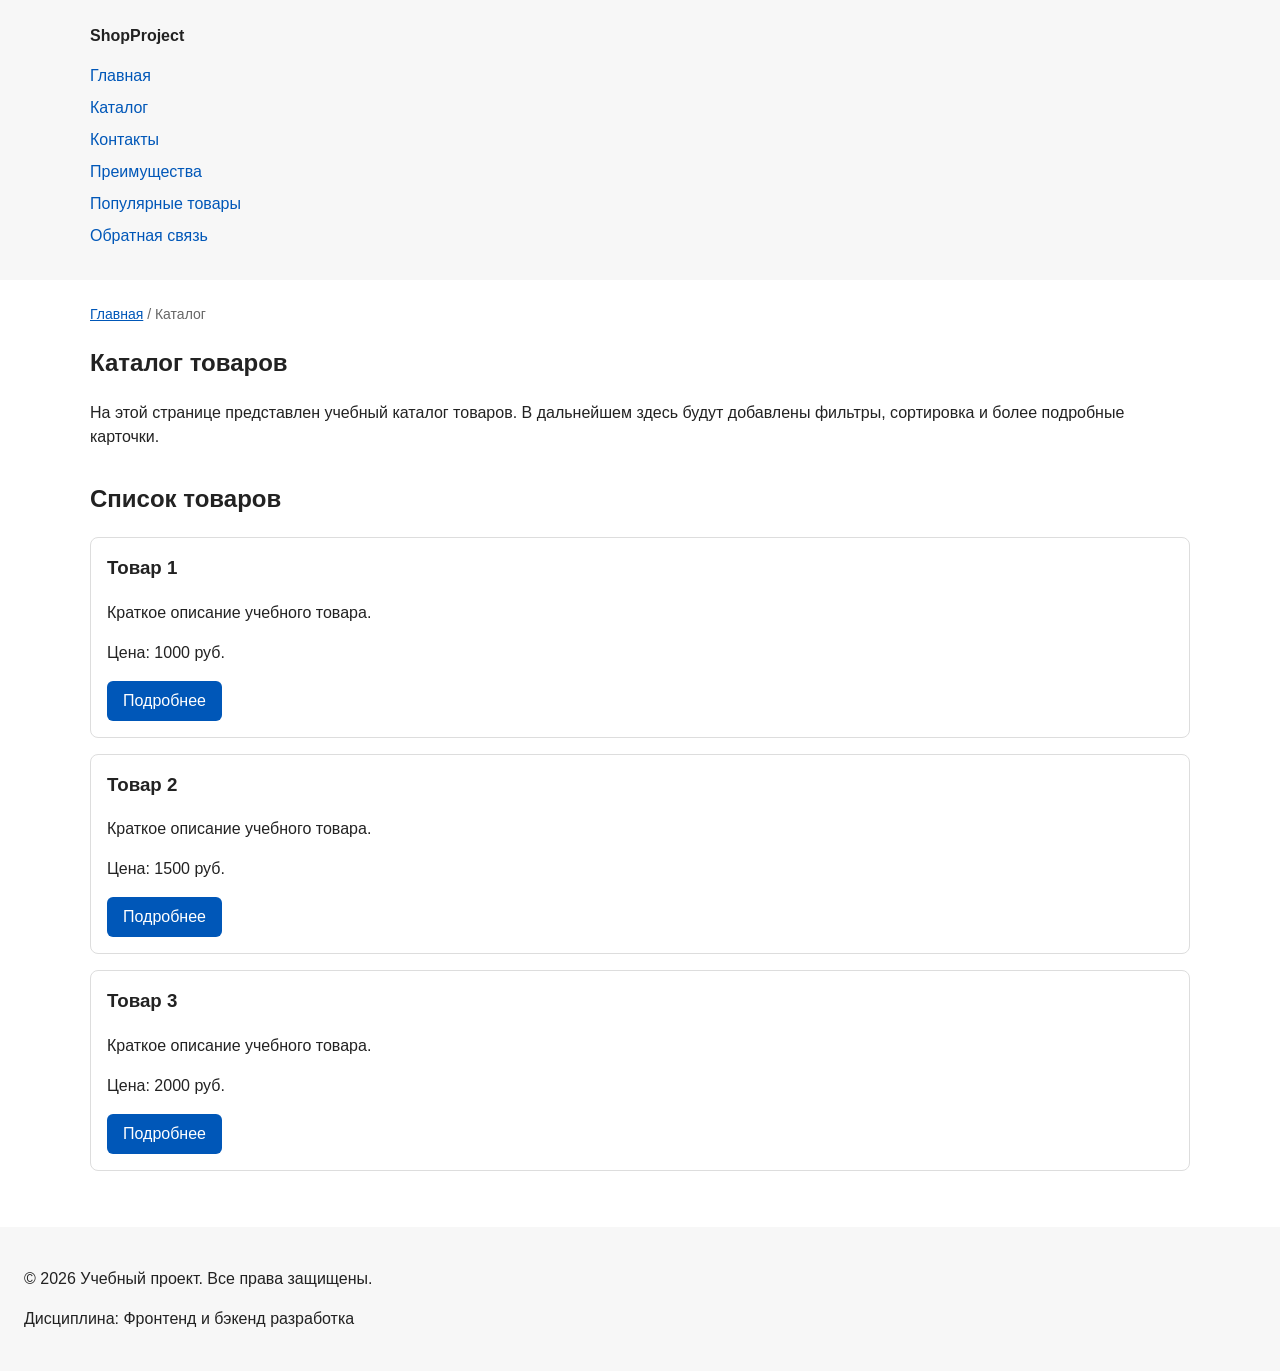
==== catalog.html @ df46a3bc "feat: add multi-page structure navigation and anchors" ====
<!DOCTYPE html>
<html lang="ru">
<head>
  <meta charset="UTF-8">
  <meta name="viewport" content="width=device-width, initial-scale=1.0">
  <meta name="description" content="Каталог товаров учебного интернет-магазина.">
  <title>Каталог товаров — Учебный интернет-магазин</title>
  <link rel="stylesheet" href="css/style.css">
  <meta property="og:type" content="website">
  <meta property="og:title" content="Учебный интернет-магазин">
  <meta property="og:description" content="Учебный frontend-проект интернет-магазина.">
  <meta property="og:image" content="https://Tyrex422.github.io/kr1-html-css-shop/images/preview.jpg">
</head>
<body>
  <header>
    <div class="site-header">
      <a class="site-logo" href="index.html">ShopProject</a>

      <nav class="site-nav" aria-label="Основная навигация">
        <ul class="site-nav__list">
          <li><a href="index.html">Главная</a></li>
          <li><a href="catalog.html">Каталог</a></li>
          <li><a href="contacts.html">Контакты</a></li>
          <li><a href="index.html#advantages">Преимущества</a></li>
          <li><a href="index.html#popular">Популярные товары</a></li>
          <li><a href="index.html#contacts">Обратная связь</a></li>
        </ul>
      </nav>
    </div>
  </header>

  <main>
    <nav class="breadcrumbs" aria-label="Хлебные крошки">
      <a href="index.html">Главная</a>
      <span>Каталог</span>
    </nav>

    <section class="section">
      <h1>Каталог товаров</h1>
      <p>
        На этой странице представлен учебный каталог товаров.
        В дальнейшем здесь будут добавлены фильтры, сортировка и более
        подробные карточки.
      </p>
    </section>

    <section class="section">
      <h2>Список товаров</h2>

      <article class="product-card">
        <h3>Товар 1</h3>
        <p>Краткое описание учебного товара.</p>
        <p>Цена: 1000 руб.</p>
        <a class="button" href="index.html#popular">Подробнее</a>
      </article>

      <article class="product-card">
        <h3>Товар 2</h3>
        <p>Краткое описание учебного товара.</p>
        <p>Цена: 1500 руб.</p>
        <a class="button" href="index.html#popular">Подробнее</a>
      </article>

      <article class="product-card">
        <h3>Товар 3</h3>
        <p>Краткое описание учебного товара.</p>
        <p>Цена: 2000 руб.</p>
        <a class="button" href="index.html#popular">Подробнее</a>
      </article>
    </section>
  </main>

  <footer>
    <p>&copy; 2026 Учебный проект. Все права защищены.</p>
    <p>Дисциплина: Фронтенд и бэкенд разработка</p>
  </footer>
</body>
</html>
---- css/style.css ----
/* ===============================
   1. Переменные проекта
   =============================== */

:root {
  /* Основные цвета проекта */
  --color-bg: #ffffff;
  --color-text: #222222;
  --color-muted: #666666;
  --color-primary: #0057b8;
  --color-primary-dark: #003f86;
  --color-border: #dddddd;
  --color-surface: #f7f7f7;
  --color-surface-accent: #eef5ff;
  --color-danger: #b00020;
  --color-success: #168a2f;
  --color-success-bg: #eefaf0;
  --color-white: #ffffff;

  /* Отступы */
  --space-xs: 4px;
  --space-sm: 8px;
  --space-md: 16px;
  --space-lg: 24px;
  --space-xl: 32px;

  /* Скругления */
  --radius-sm: 6px;
  --radius-md: 8px;
  --radius-lg: 12px;

  /* Размеры */
  --container-width: 1100px;
}

:target {
  outline: 2px dashed var(--color-primary);
  outline-offset: 4px;
}


html {
  scroll-behavior: smooth;
}


/* ===============================
   2. Базовые стили
   =============================== */

* {
  box-sizing: border-box;
}

body {
  margin: 0;
  font-family: Arial, sans-serif;
  line-height: 1.5;
  color: var(--color-text);
  background-color: var(--color-bg);
}

header,
main,
footer {
  padding: var(--space-lg);
}

header,
footer {
  background-color: var(--color-surface);
}

/* ===============================
   3. Общие элементы интерфейса
   =============================== */

a {
  color: var(--color-primary);
}

a:hover {
  color: var(--color-primary-dark);
}

a:focus-visible {
  outline: 2px solid var(--color-primary);
  outline-offset: 3px;
}

.button {
  display: inline-block;
  padding: var(--space-sm) var(--space-md);
  color: var(--color-white);
  background-color: var(--color-primary);
  text-decoration: none;
  border: none;
  border-radius: var(--radius-sm);
  cursor: pointer;
}

.button:hover {
  background-color: var(--color-primary-dark);
}

.button:focus-visible {
  outline: 2px solid var(--color-primary);
  outline-offset: 3px;
}

.button:disabled {
  opacity: 0.6;
  cursor: not-allowed;
}

/* ===============================
   4. Компоненты страницы
   =============================== */

.hero {
  max-width: var(--container-width);
  margin: 0 auto var(--space-xl);
  padding: var(--space-xl) var(--space-lg);
  background-color: var(--color-surface-accent);
  border-radius: var(--radius-lg);
}

.section {
  max-width: var(--container-width);
  margin: 0 auto var(--space-xl);
}

.section h2 {
  margin-top: 0;
}

.product-card {
  margin-bottom: var(--space-md);
  padding: var(--space-md);
  border: 1px solid var(--color-border);
  border-radius: var(--radius-md);
  background-color: var(--color-bg);
}

.product-card:hover {
  border-color: var(--color-primary);
}

.product-card h3 {
  margin-top: 0;
}

.aside-info {
  max-width: var(--container-width);
  margin: 0 auto var(--space-xl);
  padding: var(--space-md);
  border-left: 4px solid var(--color-primary);
  background-color: var(--color-surface);
}

.breadcrumbs {
  max-width: var(--container-width);
  margin: 0 auto var(--space-md);
  font-size: 14px;
  color: var(--color-muted);
}

.breadcrumbs a {
  color: var(--color-primary);
}

.breadcrumbs span::before {
  content: " / ";
  color: var(--color-muted);
}


/* ===============================
   5. Шапка и навигация
   =============================== */

.site-header {
  max-width: var(--container-width);
  margin: 0 auto;
}

.site-logo {
  font-weight: bold;
  text-decoration: none;
  color: var(--color-text);
}

.site-nav__list {
  padding: 0;
  margin: var(--space-md) 0 0;
  list-style: none;
}

.site-nav__list li {
  margin-bottom: var(--space-sm);
}

.site-nav__list a {
  color: var(--color-primary);
  text-decoration: none;
}

.site-nav__list a:hover {
  text-decoration: underline;
}

.order-dialog {
  width: min(100% - 32px, 560px);
  padding: var(--space-lg);
  border: none;
  border-radius: var(--radius-lg);
}

.order-dialog::backdrop {
  background-color: rgba(0, 0, 0, 0.5);
}

.form-field {
  margin-bottom: var(--space-md);
}

.form-field label {
  display: block;
  margin-bottom: 6px;
}

.form-field input,
.form-field select,
.form-field textarea {
  width: 100%;
  padding: 10px 12px;
  border: 1px solid #cccccc;
  border-radius: var(--radius-sm);
  font: inherit;
}

.form-field input[type="checkbox"] {
  width: auto;
}

.form-field small {
  display: block;
  margin-top: var(--space-xs);
  color: var(--color-muted);
}

.form-field input:hover,
.form-field select:hover,
.form-field textarea:hover {
  border-color: var(--color-primary);
}

.form-field input:focus-visible,
.form-field select:focus-visible,
.form-field textarea:focus-visible,
.form-actions button:focus-visible {
  outline: 2px solid var(--color-primary);
  outline-offset: 2px;
}

[aria-invalid="true"] {
  border-color: var(--color-danger);
}

.form-actions {
  display: flex;
  gap: 12px;
  margin-top: 20px;
}

.success-message {
  max-width: var(--container-width);
  margin: var(--space-lg) auto;
  padding: var(--space-md);
  border-left: 4px solid var(--color-success);
  background-color: var(--color-success-bg);
}
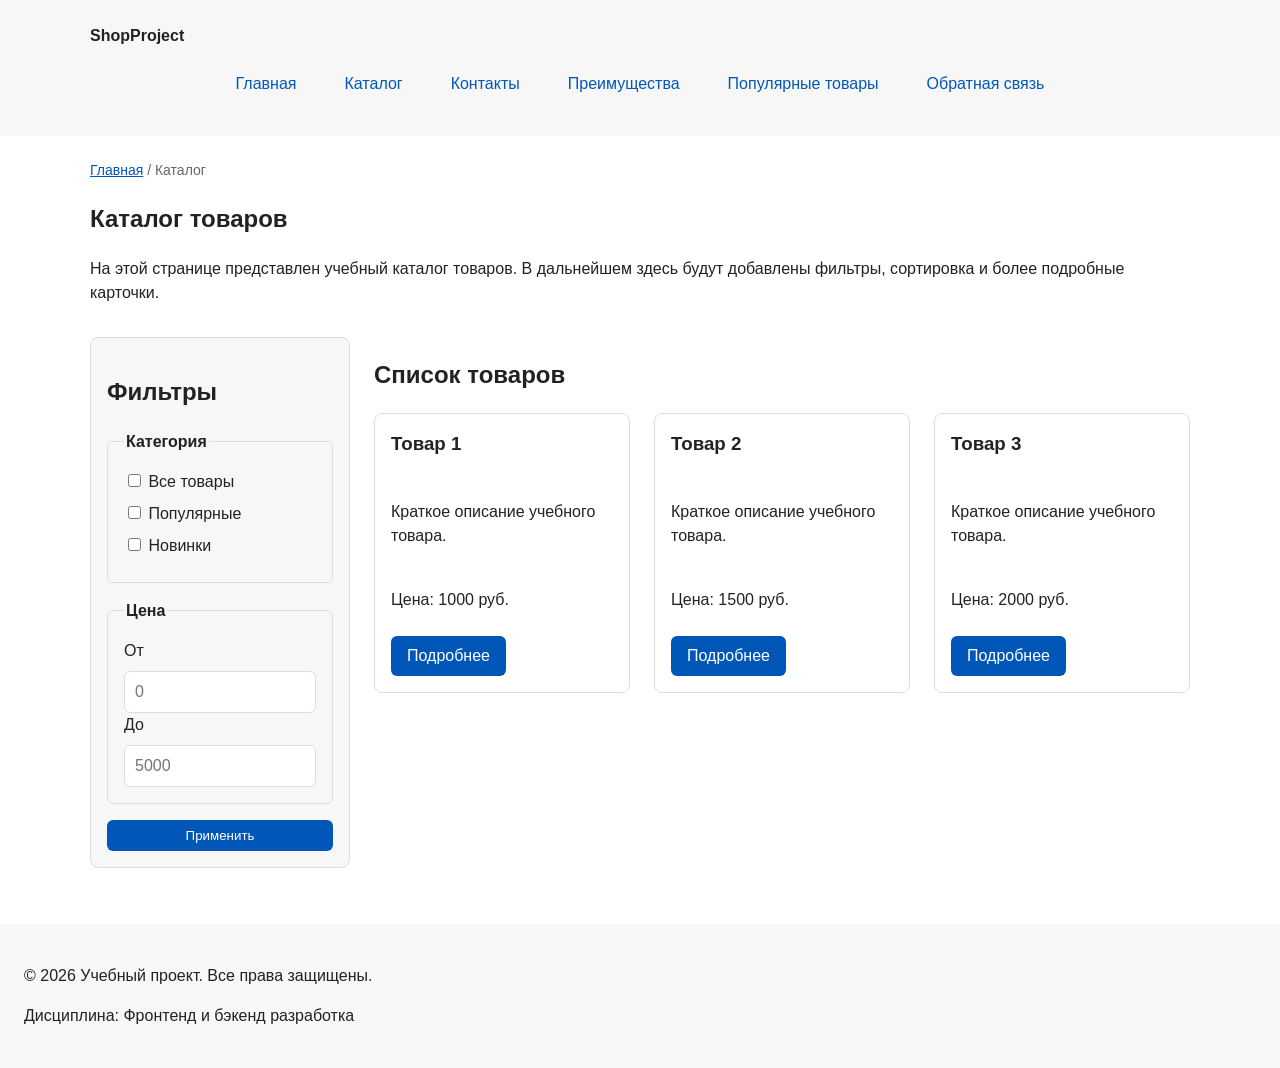
==== commit 22af0148: "feat: add flex navigation and grid catalog layout" ====
--- a/catalog.html
+++ b/catalog.html
@@ -44,30 +44,76 @@
       </p>
     </section>
 
-    <section class="section">
-      <h2>Список товаров</h2>
+    <section class="catalog-layout">
+      <aside class="catalog-filters">
+        <h2>Фильтры</h2>
+      
+        <form class="filters-form" action="#" method="get">
+          <fieldset>
+            <legend>Категория</legend>
+          
+            <label>
+              <input type="checkbox" name="category" value="all">
+              Все товары
+            </label>
+          
+            <label>
+              <input type="checkbox" name="category" value="popular">
+              Популярные
+            </label>
+          
+            <label>
+              <input type="checkbox" name="category" value="new">
+              Новинки
+            </label>
+          </fieldset>
+        
+          <fieldset>
+            <legend>Цена</legend>
+          
+            <label for="price-from">От</label>
+            <input id="price-from" name="price-from" type="number" min="0" placeholder="0">
+          
+            <label for="price-to">До</label>
+            <input id="price-to" name="price-to" type="number" min="0" placeholder="5000">
+          </fieldset>
+        
+          <button class="button" type="submit">Применить</button>
+        </form>
+      </aside>
+    
+      <section class="catalog-products">
+        <h2>Список товаров</h2>
+      
+        <div class="products-grid">
 
-      <article class="product-card">
-        <h3>Товар 1</h3>
-        <p>Краткое описание учебного товара.</p>
-        <p>Цена: 1000 руб.</p>
-        <a class="button" href="index.html#popular">Подробнее</a>
-      </article>
+          <article class="product-card">
+            <h3>Товар 1</h3>
+            <p>Краткое описание учебного товара.</p>
+            <p>Цена: 1000 руб.</p>
+            <a class="button" href="index.html#popular">Подробнее</a>
+          </article>
 
-      <article class="product-card">
-        <h3>Товар 2</h3>
-        <p>Краткое описание учебного товара.</p>
-        <p>Цена: 1500 руб.</p>
-        <a class="button" href="index.html#popular">Подробнее</a>
-      </article>
+          <article class="product-card">
+            <h3>Товар 2</h3>
+            <p>Краткое описание учебного товара.</p>
+            <p>Цена: 1500 руб.</p>
+            <a class="button" href="index.html#popular">Подробнее</a>
+          </article>
 
-      <article class="product-card">
-        <h3>Товар 3</h3>
-        <p>Краткое описание учебного товара.</p>
-        <p>Цена: 2000 руб.</p>
-        <a class="button" href="index.html#popular">Подробнее</a>
-      </article>
+          <article class="product-card">
+            <h3>Товар 3</h3>
+            <p>Краткое описание учебного товара.</p>
+            <p>Цена: 2000 руб.</p>
+            <a class="button" href="index.html#popular">Подробнее</a>
+          </article>
+
+        </div>
+      </section>
     </section>
+
+
+    
   </main>
 
   <footer>
--- a/css/style.css
+++ b/css/style.css
@@ -134,14 +134,51 @@
   margin-top: 0;
 }
 
+.catalog-layout {
+  max-width: var(--container-width);
+  margin: 0 auto var(--space-xl);
+  display: grid;
+  grid-template-columns: 260px 1fr;
+  grid-template-areas: "filters products";
+  gap: var(--space-lg);
+}
+
+.catalog-filters {
+  grid-area: filters;
+  padding: var(--space-md);
+  border: 1px solid var(--color-border);
+  border-radius: var(--radius-md);
+  background-color: var(--color-surface);
+}
+
+.catalog-products {
+  grid-area: products;
+}
+
+.products-grid {
+  display: grid;
+  grid-template-columns: repeat(3, 1fr);
+  gap: var(--space-lg);
+}
+
+
 .product-card {
-  margin-bottom: var(--space-md);
+  display: flex;
+  flex-direction: column;
+  gap: var(--space-sm);
+  margin-bottom: 0;
   padding: var(--space-md);
   border: 1px solid var(--color-border);
   border-radius: var(--radius-md);
   background-color: var(--color-bg);
 }
 
+.product-card .button {
+  margin-top: auto;
+  align-self: flex-start;
+}
+
+
 .product-card:hover {
   border-color: var(--color-primary);
 }
@@ -149,6 +186,36 @@
 .product-card h3 {
   margin-top: 0;
 }
+
+.filters-form {
+  display: grid;
+  gap: var(--space-md);
+}
+
+.filters-form fieldset {
+  margin: 0;
+  padding: var(--space-md);
+  border: 1px solid var(--color-border);
+  border-radius: var(--radius-sm);
+}
+
+.filters-form legend {
+  font-weight: 700;
+}
+
+.filters-form label {
+  display: block;
+  margin-bottom: var(--space-sm);
+}
+
+.filters-form input[type="number"] {
+  width: 100%;
+  padding: 8px 10px;
+  border: 1px solid var(--color-border);
+  border-radius: var(--radius-sm);
+  font: inherit;
+}
+
 
 .aside-info {
   max-width: var(--container-width);
@@ -191,6 +258,11 @@
 }
 
 .site-nav__list {
+  display: flex;
+  flex-wrap: wrap;
+  justify-content: center;
+  align-items: center;
+  gap: var(--space-md);
   padding: 0;
   margin: var(--space-md) 0 0;
   list-style: none;
@@ -201,13 +273,18 @@
 }
 
 .site-nav__list a {
+  display: inline-block;
+  padding: var(--space-sm) var(--space-md);
   color: var(--color-primary);
   text-decoration: none;
+  border-radius: var(--radius-sm);
 }
 
 .site-nav__list a:hover {
-  text-decoration: underline;
-}
+  color: var(--color-white);
+  background-color: var(--color-primary);
+}
+
 
 .order-dialog {
   width: min(100% - 32px, 560px);
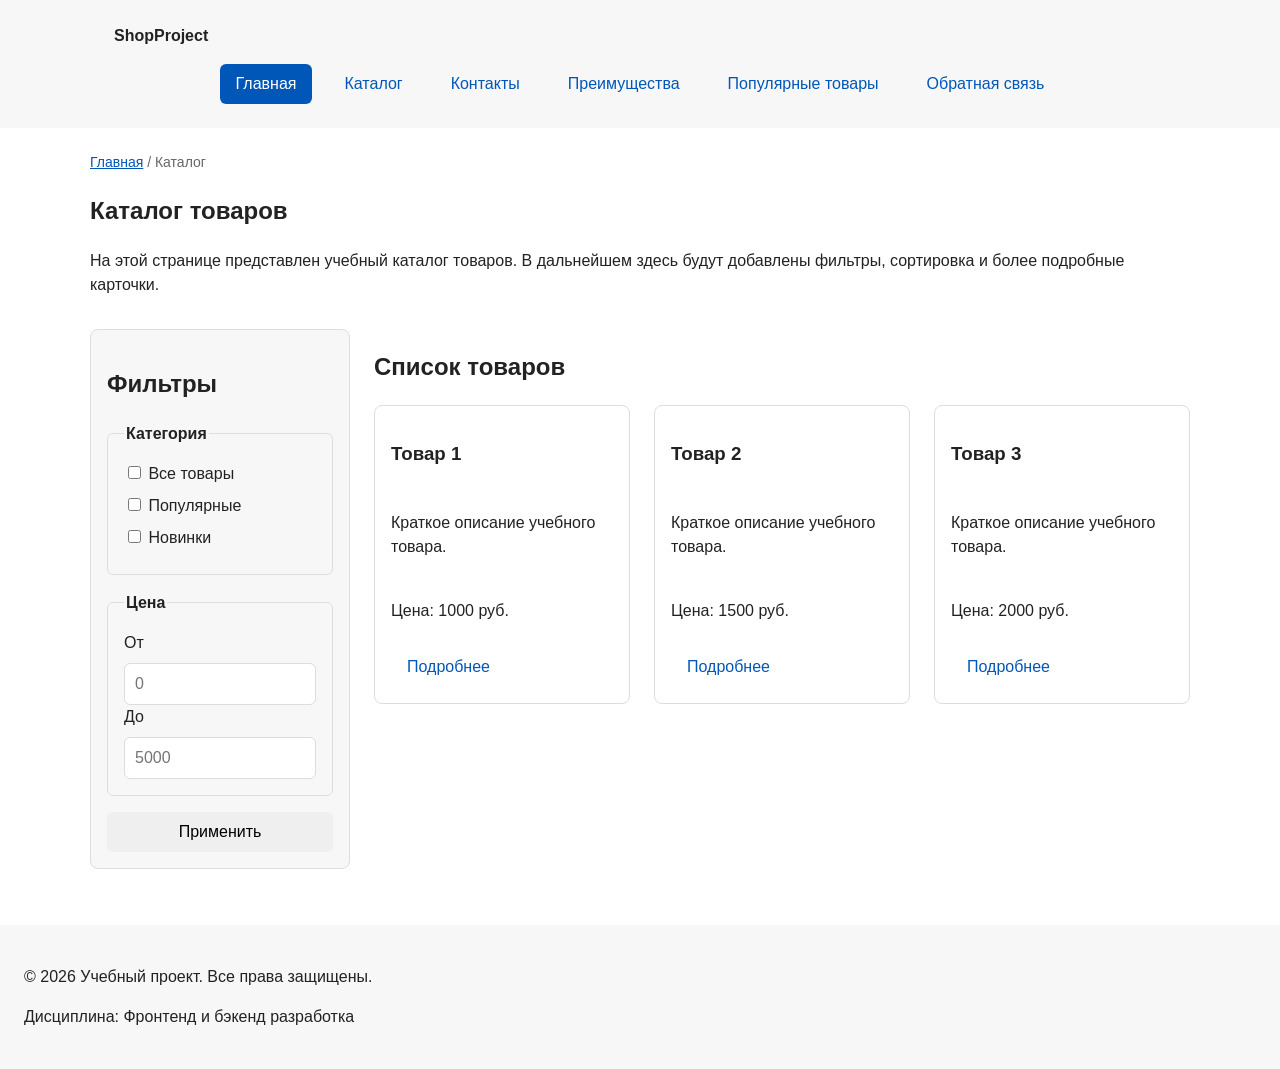
==== commit 47bd0a8f: "refactor: apply BEM naming to CSS classes" ====
--- a/catalog.html
+++ b/catalog.html
@@ -12,18 +12,38 @@
   <meta property="og:image" content="https://Tyrex422.github.io/kr1-html-css-shop/images/preview.jpg">
 </head>
 <body>
-  <header>
-    <div class="site-header">
-      <a class="site-logo" href="index.html">ShopProject</a>
+  <header class="site-header">
+    <div class="site-header__inner">
+      <a class="site-header__logo" href="index.html">ShopProject</a>
 
       <nav class="site-nav" aria-label="Основная навигация">
         <ul class="site-nav__list">
-          <li><a href="index.html">Главная</a></li>
-          <li><a href="catalog.html">Каталог</a></li>
-          <li><a href="contacts.html">Контакты</a></li>
-          <li><a href="index.html#advantages">Преимущества</a></li>
-          <li><a href="index.html#popular">Популярные товары</a></li>
-          <li><a href="index.html#contacts">Обратная связь</a></li>
+          <li class="site-nav__item">
+            <a class="site-nav__link site-nav__link--active" href="index.html">
+              Главная
+            </a>
+          </li>
+          <li class="site-nav__item">
+            <a class="site-nav__link" href="catalog.html">Каталог</a>
+          </li>
+          <li class="site-nav__item">
+            <a class="site-nav__link" href="contacts.html">Контакты</a>
+          </li>
+          <li class="site-nav__item">
+            <a class="site-nav__link" href="index.html#advantages">
+              Преимущества
+            </a>
+          </li>
+          <li class="site-nav__item">
+            <a class="site-nav__link" href="index.html#popular">
+              Популярные товары
+            </a>
+          </li>
+          <li class="site-nav__item">
+            <a class="site-nav__link" href="index.html#contacts">
+              Обратная связь
+            </a>
+          </li>
         </ul>
       </nav>
     </div>
@@ -31,8 +51,8 @@
 
   <main>
     <nav class="breadcrumbs" aria-label="Хлебные крошки">
-      <a href="index.html">Главная</a>
-      <span>Каталог</span>
+      <a class="breadcrumbs__link" href="index.html">Главная</a>
+      <span class="breadcrumbs__current">Каталог</span>
     </nav>
 
     <section class="section">
--- a/css/style.css
+++ b/css/style.css
@@ -38,11 +38,9 @@
   outline-offset: 4px;
 }
 
-
 html {
   scroll-behavior: smooth;
 }
-
 
 /* ===============================
    2. Базовые стили
@@ -60,13 +58,11 @@
   background-color: var(--color-bg);
 }
 
-header,
 main,
 footer {
   padding: var(--space-lg);
 }
 
-header,
 footer {
   background-color: var(--color-surface);
 }
@@ -74,6 +70,12 @@
 /* ===============================
    3. Общие элементы интерфейса
    =============================== */
+
+header {
+  position: sticky;
+  top: 0;
+  z-index: 1000;
+}
 
 a {
   color: var(--color-primary);
@@ -91,16 +93,31 @@
 .button {
   display: inline-block;
   padding: var(--space-sm) var(--space-md);
+  border: none;
+  border-radius: var(--radius-sm);
+  font: inherit;
+  text-decoration: none;
+  cursor: pointer;
+}
+
+.button--primary {
   color: var(--color-white);
   background-color: var(--color-primary);
-  text-decoration: none;
-  border: none;
-  border-radius: var(--radius-sm);
-  cursor: pointer;
-}
-
-.button:hover {
+}
+
+.button--primary:hover {
   background-color: var(--color-primary-dark);
+}
+
+.button--secondary {
+  color: var(--color-primary);
+  background-color: transparent;
+  border: 1px solid var(--color-primary);
+}
+
+.button--secondary:hover {
+  color: var(--color-white);
+  background-color: var(--color-primary);
 }
 
 .button:focus-visible {
@@ -108,7 +125,8 @@
   outline-offset: 3px;
 }
 
-.button:disabled {
+.button:disabled,
+.button--disabled {
   opacity: 0.6;
   cursor: not-allowed;
 }
@@ -161,30 +179,50 @@
   gap: var(--space-lg);
 }
 
-
 .product-card {
   display: flex;
   flex-direction: column;
   gap: var(--space-sm);
-  margin-bottom: 0;
   padding: var(--space-md);
   border: 1px solid var(--color-border);
   border-radius: var(--radius-md);
   background-color: var(--color-bg);
 }
 
-.product-card .button {
+.product-card:hover {
+  border-color: var(--color-primary);
+}
+
+.product-card--featured {
+  border-color: var(--color-primary);
+}
+
+.product-card--discount {
+  border-color: var(--color-danger);
+}
+
+.product-card__title {
+  margin: 0;
+  color: var(--color-text);
+}
+
+.product-card__description {
+  margin: 0;
+  color: var(--color-muted);
+}
+
+.product-card__price {
+  margin: 0;
+  font-weight: 700;
+}
+
+.product-card--discount .product-card__price {
+  color: var(--color-danger);
+}
+
+.product-card__button {
   margin-top: auto;
   align-self: flex-start;
-}
-
-
-.product-card:hover {
-  border-color: var(--color-primary);
-}
-
-.product-card h3 {
-  margin-top: 0;
 }
 
 .filters-form {
@@ -216,7 +254,6 @@
   font: inherit;
 }
 
-
 .aside-info {
   max-width: var(--container-width);
   margin: 0 auto var(--space-xl);
@@ -232,29 +269,33 @@
   color: var(--color-muted);
 }
 
-.breadcrumbs a {
+.breadcrumbs__link {
   color: var(--color-primary);
 }
 
-.breadcrumbs span::before {
+.breadcrumbs__current::before {
   content: " / ";
   color: var(--color-muted);
 }
 
-
 /* ===============================
    5. Шапка и навигация
    =============================== */
 
 .site-header {
+  background-color: var(--color-surface);
+}
+
+.site-header__inner {
   max-width: var(--container-width);
   margin: 0 auto;
-}
-
-.site-logo {
-  font-weight: bold;
+  padding: var(--space-lg);
+}
+
+.site-header__logo {
+  font-weight: 700;
+  color: var(--color-text);
   text-decoration: none;
-  color: var(--color-text);
 }
 
 .site-nav__list {
@@ -268,11 +309,7 @@
   list-style: none;
 }
 
-.site-nav__list li {
-  margin-bottom: var(--space-sm);
-}
-
-.site-nav__list a {
+.site-nav__link {
   display: inline-block;
   padding: var(--space-sm) var(--space-md);
   color: var(--color-primary);
@@ -280,11 +317,24 @@
   border-radius: var(--radius-sm);
 }
 
-.site-nav__list a:hover {
+.site-nav__link:hover {
   color: var(--color-white);
   background-color: var(--color-primary);
 }
 
+.site-nav__link:focus-visible {
+  outline: 2px solid var(--color-primary);
+  outline-offset: 3px;
+}
+
+.site-nav__link--active {
+  color: var(--color-white);
+  background-color: var(--color-primary);
+}
+
+/* ===============================
+   6. Модальное окно заказа
+   =============================== */
 
 .order-dialog {
   width: min(100% - 32px, 560px);
@@ -297,57 +347,42 @@
   background-color: rgba(0, 0, 0, 0.5);
 }
 
-.form-field {
+.order-form__field {
   margin-bottom: var(--space-md);
 }
 
-.form-field label {
+.order-form__label {
   display: block;
-  margin-bottom: 6px;
-}
-
-.form-field input,
-.form-field select,
-.form-field textarea {
+  margin-bottom: var(--space-xs);
+}
+
+.order-form__input,
+.order-form__select,
+.order-form__textarea {
   width: 100%;
   padding: 10px 12px;
-  border: 1px solid #cccccc;
+  border: 1px solid var(--color-border);
   border-radius: var(--radius-sm);
   font: inherit;
 }
 
-.form-field input[type="checkbox"] {
-  width: auto;
-}
-
-.form-field small {
-  display: block;
-  margin-top: var(--space-xs);
-  color: var(--color-muted);
-}
-
-.form-field input:hover,
-.form-field select:hover,
-.form-field textarea:hover {
+.order-form__input:hover,
+.order-form__select:hover,
+.order-form__textarea:hover {
   border-color: var(--color-primary);
 }
 
-.form-field input:focus-visible,
-.form-field select:focus-visible,
-.form-field textarea:focus-visible,
-.form-actions button:focus-visible {
+.order-form__input:focus-visible,
+.order-form__select:focus-visible,
+.order-form__textarea:focus-visible {
   outline: 2px solid var(--color-primary);
-  outline-offset: 2px;
-}
-
-[aria-invalid="true"] {
-  border-color: var(--color-danger);
-}
-
-.form-actions {
+  outline-offset: 3px;
+}
+
+.order-form__actions {
   display: flex;
-  gap: 12px;
-  margin-top: 20px;
+  gap: var(--space-md);
+  margin-top: var(--space-lg);
 }
 
 .success-message {
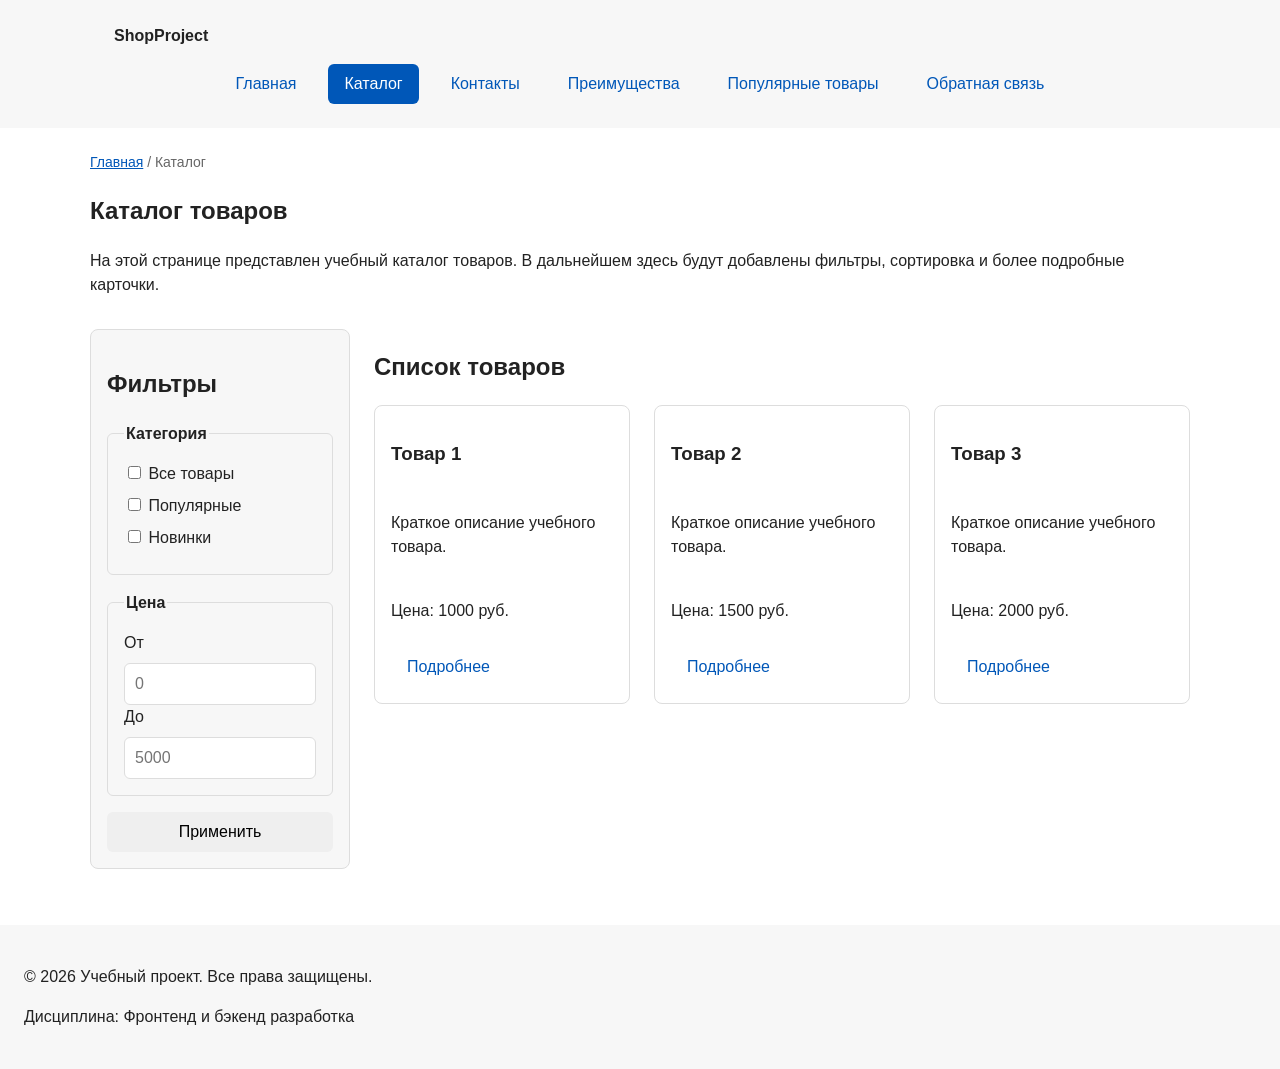
==== commit 8dfebf8a: "fix" ====
--- a/catalog.html
+++ b/catalog.html
@@ -19,12 +19,12 @@
       <nav class="site-nav" aria-label="Основная навигация">
         <ul class="site-nav__list">
           <li class="site-nav__item">
-            <a class="site-nav__link site-nav__link--active" href="index.html">
+            <a class="site-nav__link" href="index.html">
               Главная
             </a>
           </li>
           <li class="site-nav__item">
-            <a class="site-nav__link" href="catalog.html">Каталог</a>
+            <a class="site-nav__link site-nav__link--active" href="catalog.html">Каталог</a>
           </li>
           <li class="site-nav__item">
             <a class="site-nav__link" href="contacts.html">Контакты</a>
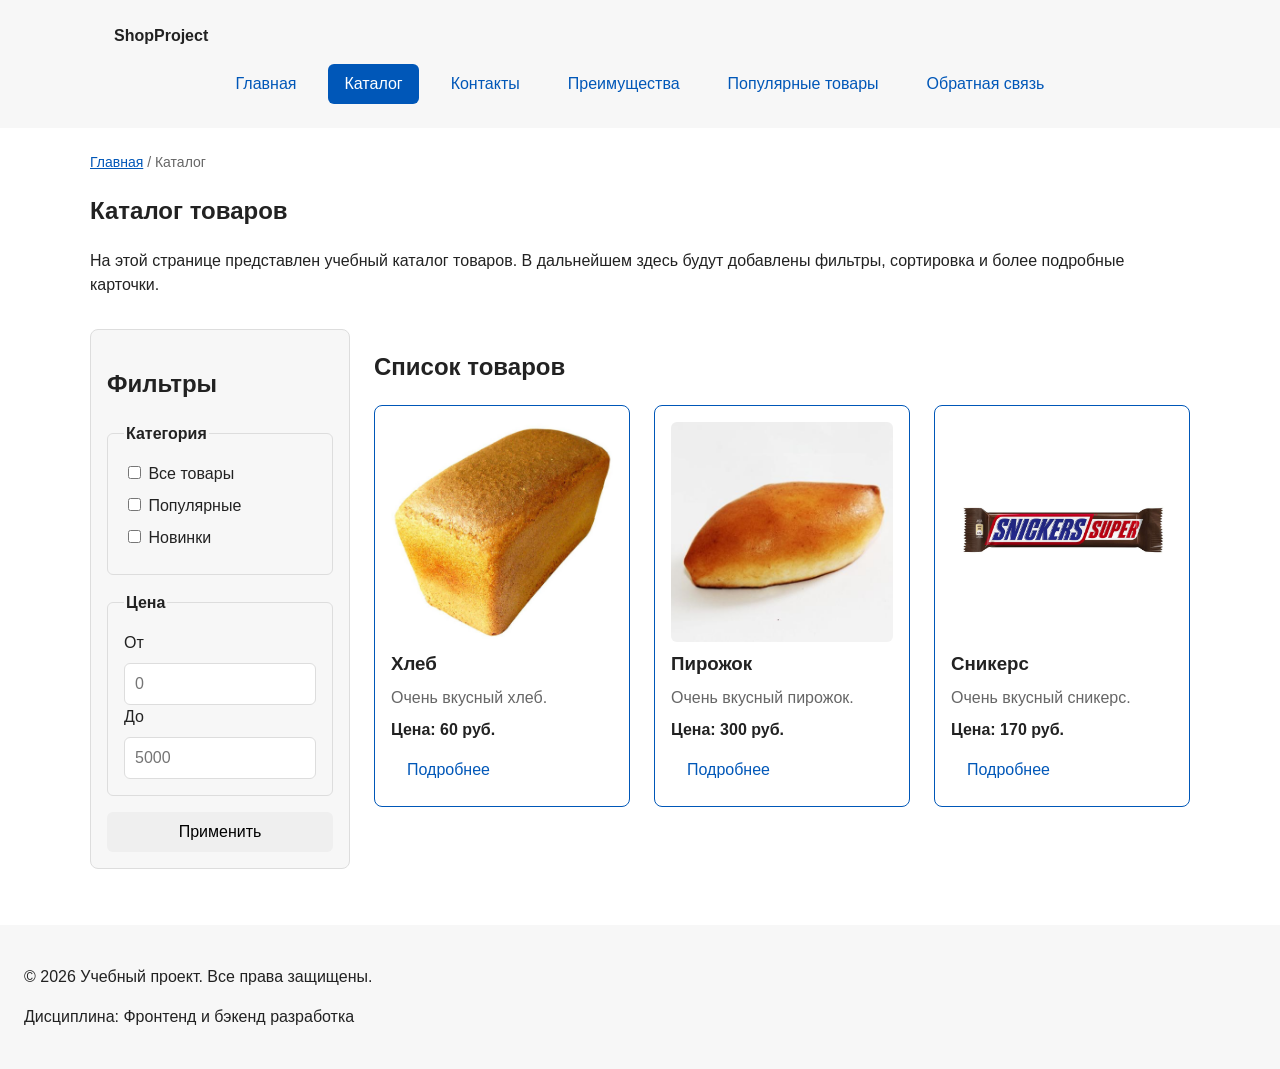
==== commit 5de12c59: "fix: prepare HTML CSS project for submission" ====
--- a/catalog.html
+++ b/catalog.html
@@ -10,6 +10,7 @@
   <meta property="og:title" content="Учебный интернет-магазин">
   <meta property="og:description" content="Учебный frontend-проект интернет-магазина.">
   <meta property="og:image" content="https://Tyrex422.github.io/kr1-html-css-shop/images/preview.jpg">
+  <script src="js/main.js" defer></script>  
 </head>
 <body>
   <header class="site-header">
@@ -107,25 +108,43 @@
       
         <div class="products-grid">
 
-          <article class="product-card">
-            <h3>Товар 1</h3>
-            <p>Краткое описание учебного товара.</p>
-            <p>Цена: 1000 руб.</p>
-            <a class="button" href="index.html#popular">Подробнее</a>
+          <article class="product-card product-card--featured product-card--catalog">
+            <img
+              class="product-card__image"
+              src="images/product-1.jpg"
+              alt="Товар 1 — Хлеб"
+              loading="lazy"
+            >
+            <h3 class="product-card__title">Хлеб</h3>
+            <p class="product-card__description">Очень вкусный хлеб.</p>
+            <p class="product-card__price">Цена: 60 руб.</p>
+            <a class="button product-card__button" href="index.html#popular">Подробнее</a>
           </article>
 
-          <article class="product-card">
-            <h3>Товар 2</h3>
-            <p>Краткое описание учебного товара.</p>
-            <p>Цена: 1500 руб.</p>
-            <a class="button" href="index.html#popular">Подробнее</a>
+          <article class="product-card product-card--featured product-card--catalog">
+            <img
+              class="product-card__image"
+              src="images/product-2.jpg"
+              alt="Товар 2 — Пирожок"
+              loading="lazy"
+            >
+            <h3 class="product-card__title">Пирожок</h3>
+            <p class="product-card__description">Очень вкусный пирожок.</p>
+            <p class="product-card__price">Цена: 300 руб.</p>
+            <a class="button product-card__button" href="index.html#popular">Подробнее</a>
           </article>
 
-          <article class="product-card">
-            <h3>Товар 3</h3>
-            <p>Краткое описание учебного товара.</p>
-            <p>Цена: 2000 руб.</p>
-            <a class="button" href="index.html#popular">Подробнее</a>
+          <article class="product-card product-card--featured product-card--catalog">
+            <img
+              class="product-card__image"
+              src="images/product-3.jpg"
+              alt="Товар 3 — Сникерс"
+              loading="lazy"
+            >
+            <h3 class="product-card__title">Сникерс</h3>
+            <p class="product-card__description">Очень вкусный cникерс.</p>
+            <p class="product-card__price">Цена: 170 руб.</p>
+            <a class="button product-card__button" href="index.html#popular">Подробнее</a>
           </article>
 
         </div>
@@ -140,5 +159,14 @@
     <p>&copy; 2026 Учебный проект. Все права защищены.</p>
     <p>Дисциплина: Фронтенд и бэкенд разработка</p>
   </footer>
+  <button
+    class="scroll-top"
+    type="button"
+    aria-label="Наверх"
+    title="Наверх"
+    hidden
+  >
+    <span class="scroll-top__icon" aria-hidden="true">/\</span>
+  </button>
 </body>
 </html>
--- a/css/style.css
+++ b/css/style.css
@@ -225,6 +225,19 @@
   align-self: flex-start;
 }
 
+.product-card__image {
+  display: block;
+  width: 100%;
+  height: 300px;         
+  object-fit: cover;     
+  border-radius: var(--radius-sm);
+  background-color: var(--color-surface);
+}
+
+.product-card--catalog .product-card__image {
+  height: 220px;
+}
+
 .filters-form {
   display: grid;
   gap: var(--space-md);
@@ -276,6 +289,78 @@
 .breadcrumbs__current::before {
   content: " / ";
   color: var(--color-muted);
+}
+
+/* ===============================
+   Блок FAQ
+   =============================== */
+
+.faq {
+  max-width: var(--container-width);
+  margin: 0 auto var(--space-xl);
+}
+
+.faq__title {
+  margin-top: 0;
+}
+
+.faq__list {
+  display: grid;
+  gap: var(--space-sm);
+}
+
+.faq__item {
+  border: 1px solid var(--color-border);
+  border-radius: var(--radius-md);
+  background-color: var(--color-bg);
+}
+
+/* Вопрос */
+.faq__question {
+  display: flex;
+  justify-content: space-between;
+  align-items: center;
+  gap: var(--space-md);
+  padding: var(--space-md);
+  font-weight: 700;
+  cursor: pointer;
+  list-style: none; /* убираем стандартный маркер */
+}
+
+/* Убираем стандартный треугольник в WebKit */
+.faq__question::-webkit-details-marker {
+  display: none;
+}
+
+/* Своя стрелка */
+.faq__question::after {
+  content: "+";
+  font-size: 22px;
+  color: var(--color-primary);
+  transition: transform 0.2s ease;
+}
+
+/* Поворот при открытии */
+.faq__item[open] .faq__question::after {
+  content: "−";
+}
+
+/* Ответ */
+.faq__answer {
+  margin: 0;
+  padding: 0 var(--space-md) var(--space-md);
+  color: var(--color-muted);
+}
+
+/* Состояния */
+.faq__question:hover {
+  color: var(--color-primary);
+}
+
+.faq__question:focus-visible {
+  outline: 2px solid var(--color-primary);
+  outline-offset: 2px;
+  border-radius: var(--radius-sm);
 }
 
 /* ===============================
@@ -333,18 +418,142 @@
 }
 
 /* ===============================
-   6. Модальное окно заказа
+   Кнопка «Наверх»
+   =============================== */
+
+.scroll-top {
+  position: fixed;
+  right: var(--space-lg);
+  bottom: var(--space-lg);
+  z-index: 900; /* ниже шапки (1000), но выше контента */
+
+  display: flex;
+  align-items: center;
+  justify-content: center;
+  width: 48px;
+  height: 48px;
+  padding: 0;
+
+  border: none;
+  border-radius: 50%;
+  background-color: var(--color-primary);
+  color: var(--color-white);
+  font-size: 22px;
+  line-height: 1;
+  cursor: pointer;
+
+  box-shadow: 0 4px 12px rgba(0, 0, 0, 0.2);
+  transition: background-color 0.2s ease, transform 0.2s ease, opacity 0.2s ease;
+}
+
+.scroll-top:hover {
+  background-color: var(--color-primary-dark);
+  transform: translateY(-2px);
+}
+
+.scroll-top:focus-visible {
+  outline: 2px solid var(--color-primary);
+  outline-offset: 3px;
+}
+
+.scroll-top:active {
+  transform: translateY(0);
+}
+
+
+.scroll-top[hidden] {
+  display: none;
+}
+
+/* ===============================
+   Модальное окно заказа (улучшенное)
    =============================== */
 
 .order-dialog {
-  width: min(100% - 32px, 560px);
-  padding: var(--space-lg);
+  width: min(100% - 32px, 600px);
+  max-height: calc(100vh - 48px);
+  padding: 0;
   border: none;
   border-radius: var(--radius-lg);
+  box-shadow: 0 20px 60px rgba(0, 0, 0, 0.3);
+  overflow: hidden; /* скругления работают и для шапки */
 }
 
 .order-dialog::backdrop {
   background-color: rgba(0, 0, 0, 0.5);
+  backdrop-filter: blur(2px);
+}
+
+/* Анимация появления */
+.order-dialog[open] {
+  animation: dialog-in 0.2s ease-out;
+}
+
+@keyframes dialog-in {
+  from { opacity: 0; transform: translateY(-8px) scale(0.98); }
+  to   { opacity: 1; transform: translateY(0) scale(1); }
+}
+
+/* Шапка */
+.order-dialog__header {
+  display: flex;
+  align-items: center;
+  justify-content: space-between;
+  gap: var(--space-md);
+  padding: var(--space-lg) var(--space-lg) var(--space-md);
+  border-bottom: 1px solid var(--color-border);
+}
+
+.order-dialog__title {
+  margin: 0;
+  font-size: 20px;
+}
+
+.order-dialog__close {
+  display: flex;
+  align-items: center;
+  justify-content: center;
+  width: 36px;
+  height: 36px;
+  padding: 0;
+  border: none;
+  border-radius: 50%;
+  background-color: transparent;
+  color: var(--color-muted);
+  font-size: 24px;
+  line-height: 1;
+  cursor: pointer;
+  transition: background-color 0.15s ease, color 0.15s ease;
+}
+
+.order-dialog__close:hover {
+  background-color: var(--color-surface);
+  color: var(--color-text);
+}
+
+.order-dialog__close:focus-visible {
+  outline: 2px solid var(--color-primary);
+  outline-offset: 2px;
+}
+
+/* Строка с товаром */
+.order-dialog__product {
+  margin: 0;
+  padding: var(--space-sm) var(--space-lg);
+  background-color: var(--color-surface-accent);
+  font-size: 14px;
+  color: var(--color-muted);
+}
+
+.order-dialog__product strong {
+  color: var(--color-text);
+}
+
+/* Форма — прокручиваемая область */
+.order-form {
+  padding: var(--space-lg);
+  max-height: calc(100vh - 160px);
+  overflow-y: auto;
 }
 
 .order-form__field {
@@ -354,6 +563,8 @@
 .order-form__label {
   display: block;
   margin-bottom: var(--space-xs);
+  font-weight: 600;
+  font-size: 14px;
 }
 
 .order-form__input,
@@ -364,6 +575,7 @@
   border: 1px solid var(--color-border);
   border-radius: var(--radius-sm);
   font: inherit;
+  transition: border-color 0.15s ease, box-shadow 0.15s ease;
 }
 
 .order-form__input:hover,
@@ -375,20 +587,74 @@
 .order-form__input:focus-visible,
 .order-form__select:focus-visible,
 .order-form__textarea:focus-visible {
-  outline: 2px solid var(--color-primary);
-  outline-offset: 3px;
-}
-
+  outline: none;
+  border-color: var(--color-primary);
+  box-shadow: 0 0 0 3px rgba(0, 87, 184, 0.15);
+}
+
+/* Поле с ошибкой */
+.order-form__input[aria-invalid="true"],
+.order-form__select[aria-invalid="true"],
+.order-form__textarea[aria-invalid="true"] {
+  border-color: var(--color-danger);
+}
+
+.order-form__input[aria-invalid="true"]:focus-visible,
+.order-form__select[aria-invalid="true"]:focus-visible,
+.order-form__textarea[aria-invalid="true"]:focus-visible {
+  box-shadow: 0 0 0 3px rgba(176, 0, 32, 0.15);
+}
+
+/* Текст ошибки */
+.order-form__error {
+  margin: var(--space-xs) 0 0;
+  font-size: 13px;
+  color: var(--color-danger);
+}
+
+.order-form__hint {
+  display: block;
+  margin-top: var(--space-xs);
+  font-size: 13px;
+  color: var(--color-muted);
+}
+
+/* Два поля в ряд */
+.order-form__row {
+  display: grid;
+  grid-template-columns: 1fr 1fr;
+  gap: var(--space-md);
+}
+
+/* Чекбокс */
+.order-form__field--checkbox {
+  margin-top: var(--space-sm);
+}
+
+.order-form__checkbox-label {
+  display: flex;
+  align-items: flex-start;
+  gap: var(--space-sm);
+  font-size: 14px;
+  cursor: pointer;
+}
+
+.order-form__checkbox {
+  margin-top: 3px;
+  flex-shrink: 0;
+}
+
+.order-form__link {
+  color: var(--color-primary);
+}
+
+/* Кнопки */
 .order-form__actions {
   display: flex;
+  justify-content: flex-end;
   gap: var(--space-md);
   margin-top: var(--space-lg);
-}
-
-.success-message {
-  max-width: var(--container-width);
-  margin: var(--space-lg) auto;
-  padding: var(--space-md);
-  border-left: 4px solid var(--color-success);
-  background-color: var(--color-success-bg);
-}+  padding-top: var(--space-md);
+  border-top: 1px solid var(--color-border);
+}
+
